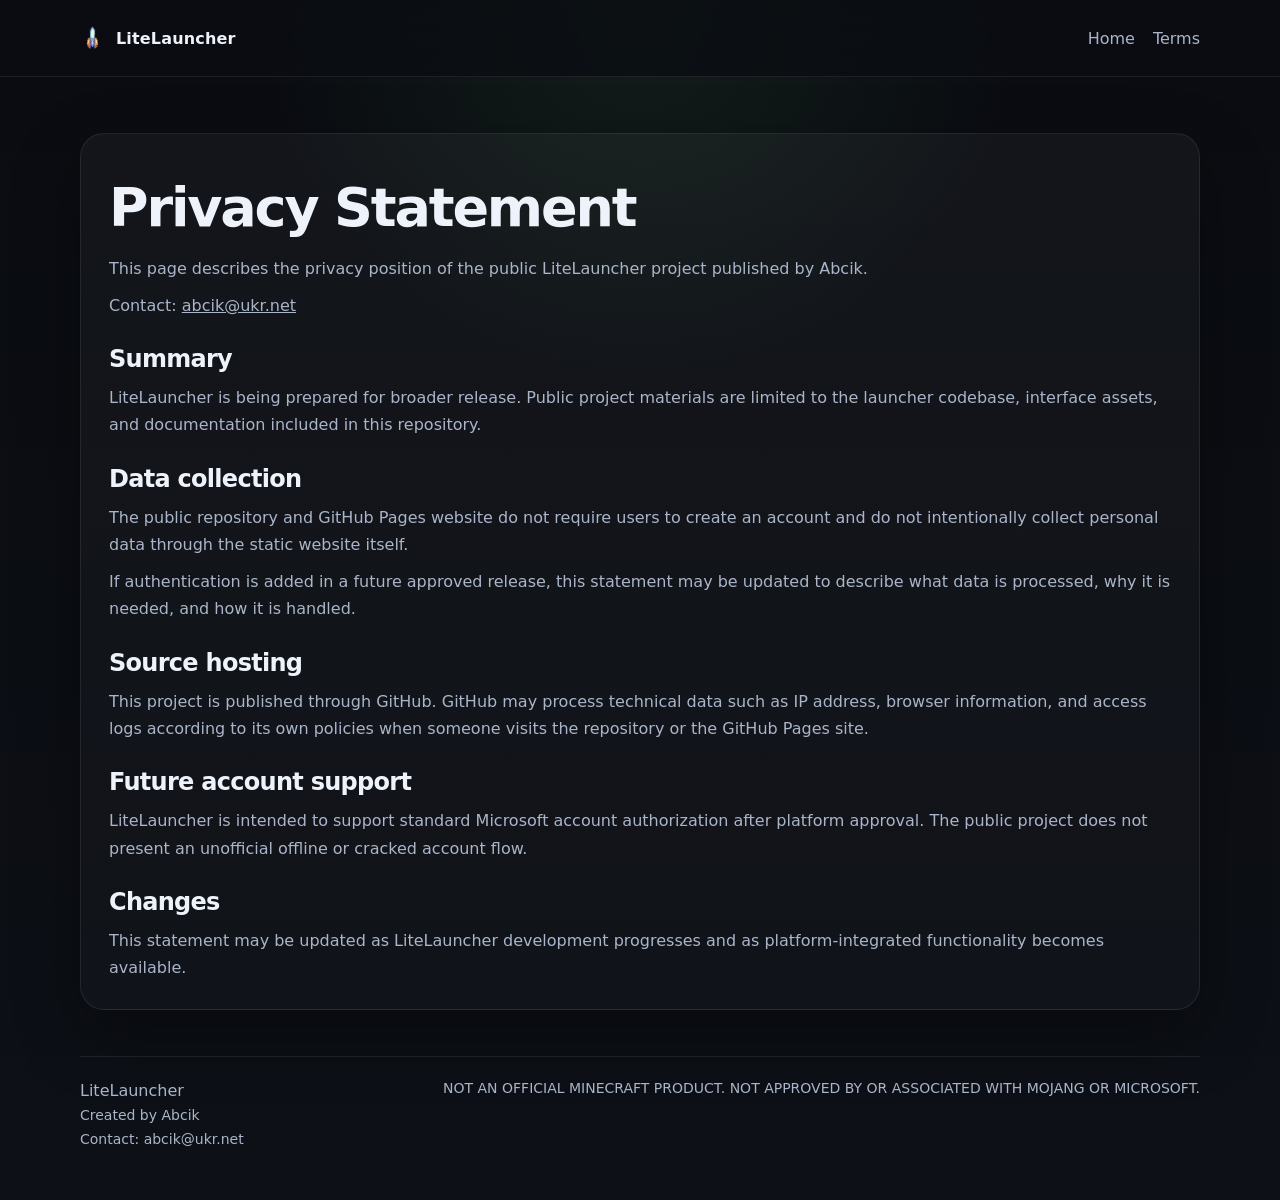
==== docs/privacy.html @ 29758050 "Add files via upload" ====
<!doctype html>
<html lang="en">
  <head>
    <meta charset="utf-8">
    <meta name="viewport" content="width=device-width, initial-scale=1">
    <title>LiteLauncher Privacy Statement</title>
    <meta name="description" content="LiteLauncher privacy statement.">
    <link rel="stylesheet" href="styles.css">
  </head>
  <body>
    <header class="site-header">
      <div class="container nav">
        <a class="brand" href="index.html">
          <img src="assets/logo.png" alt="LiteLauncher logo">
          <span>LiteLauncher</span>
        </a>
        <nav class="nav-links" aria-label="Primary">
          <a href="index.html">Home</a>
          <a href="terms.html">Terms</a>
        </nav>
      </div>
    </header>

    <main class="page-hero">
      <div class="container">
        <article class="page-card">
          <h1>Privacy Statement</h1>
          <p>This page describes the privacy position of the public LiteLauncher project published by Abcik.</p>
          <p>Contact: <a href="mailto:abcik@ukr.net">abcik@ukr.net</a></p>

          <h2>Summary</h2>
          <p>LiteLauncher is being prepared for broader release. Public project materials are limited to the launcher codebase, interface assets, and documentation included in this repository.</p>

          <h2>Data collection</h2>
          <p>The public repository and GitHub Pages website do not require users to create an account and do not intentionally collect personal data through the static website itself.</p>
          <p>If authentication is added in a future approved release, this statement may be updated to describe what data is processed, why it is needed, and how it is handled.</p>

          <h2>Source hosting</h2>
          <p>This project is published through GitHub. GitHub may process technical data such as IP address, browser information, and access logs according to its own policies when someone visits the repository or the GitHub Pages site.</p>

          <h2>Future account support</h2>
          <p>LiteLauncher is intended to support standard Microsoft account authorization after platform approval. The public project does not present an unofficial offline or cracked account flow.</p>

          <h2>Changes</h2>
          <p>This statement may be updated as LiteLauncher development progresses and as platform-integrated functionality becomes available.</p>
        </article>
      </div>
    </main>

    <footer class="footer">
      <div class="container footer-box">
        <div>
          <p>LiteLauncher</p>
          <p class="small">Created by Abcik</p>
          <p class="small">Contact: <a class="muted-link" href="mailto:abcik@ukr.net">abcik@ukr.net</a></p>
        </div>
        <div>
          <p class="small">NOT AN OFFICIAL MINECRAFT PRODUCT. NOT APPROVED BY OR ASSOCIATED WITH MOJANG OR MICROSOFT.</p>
        </div>
      </div>
    </footer>
  </body>
</html>
---- docs/styles.css ----
:root {
  --bg: #0b0d12;
  --panel: #121722;
  --panel-2: #181f2d;
  --text: #eef3fb;
  --muted: #aab5c9;
  --line: rgba(255,255,255,0.08);
  --accent: #63c26a;
  --accent-2: #7adf83;
  --shadow: 0 24px 64px rgba(0,0,0,0.34);
  --radius: 24px;
}

* { box-sizing: border-box; }
html { scroll-behavior: smooth; }
body {
  margin: 0;
  font-family: Inter, ui-sans-serif, system-ui, -apple-system, BlinkMacSystemFont, "Segoe UI", sans-serif;
  background:
    radial-gradient(circle at top, rgba(99,194,106,0.10), transparent 28%),
    linear-gradient(180deg, #0a0c11 0%, #0d1016 100%);
  color: var(--text);
}

a { color: inherit; }
img { max-width: 100%; display: block; }
code { font-family: ui-monospace, SFMono-Regular, Menlo, monospace; }

.container {
  width: min(1120px, calc(100% - 40px));
  margin: 0 auto;
}

.site-header {
  position: sticky;
  top: 0;
  z-index: 20;
  backdrop-filter: blur(18px);
  background: rgba(11, 13, 18, 0.78);
  border-bottom: 1px solid var(--line);
}

.nav {
  display: flex;
  align-items: center;
  justify-content: space-between;
  gap: 20px;
  min-height: 76px;
}

.brand {
  display: inline-flex;
  align-items: center;
  gap: 12px;
  text-decoration: none;
  font-weight: 700;
  letter-spacing: 0.01em;
}

.brand img {
  width: 24px;
  height: 24px;
}

.nav-links {
  display: flex;
  gap: 18px;
  flex-wrap: wrap;
}

.nav-links a {
  text-decoration: none;
  color: var(--muted);
}

.nav-links a:hover,
.nav-links a:focus-visible {
  color: var(--text);
}

.hero {
  padding: 72px 0 40px;
}

.hero-grid {
  display: grid;
  grid-template-columns: 1.1fr 1fr;
  gap: 42px;
  align-items: center;
}

.badge {
  display: inline-flex;
  align-items: center;
  gap: 10px;
  border: 1px solid rgba(122,223,131,0.25);
  background: rgba(99,194,106,0.10);
  color: #dff7e2;
  border-radius: 999px;
  padding: 10px 14px;
  font-size: 14px;
}

h1, h2, h3 {
  margin: 0;
  line-height: 1.05;
}

h1 {
  margin-top: 18px;
  font-size: clamp(42px, 6vw, 72px);
  letter-spacing: -0.04em;
}

h2 {
  font-size: clamp(32px, 4vw, 44px);
  letter-spacing: -0.03em;
}

.lead {
  margin: 18px 0 0;
  font-size: clamp(18px, 2.2vw, 22px);
  line-height: 1.6;
  color: var(--muted);
  max-width: 58ch;
}

.hero-actions {
  display: flex;
  gap: 14px;
  flex-wrap: wrap;
  margin-top: 28px;
}

.button {
  display: inline-flex;
  align-items: center;
  justify-content: center;
  min-height: 48px;
  padding: 0 18px;
  border-radius: 999px;
  text-decoration: none;
  font-weight: 700;
  transition: transform 160ms ease, box-shadow 160ms ease, border-color 160ms ease;
}

.button:hover,
.button:focus-visible {
  transform: translateY(-1px);
}

.button-primary {
  background: linear-gradient(180deg, var(--accent-2), var(--accent));
  color: #07130a;
  box-shadow: 0 12px 28px rgba(99,194,106,0.28);
}

.button-secondary {
  border: 1px solid var(--line);
  color: var(--text);
  background: rgba(255,255,255,0.03);
}

.hero-card,
.card,
.shot-card,
.notice,
.page-card {
  border: 1px solid var(--line);
  background: linear-gradient(180deg, rgba(255,255,255,0.04), rgba(255,255,255,0.02));
  border-radius: var(--radius);
  box-shadow: var(--shadow);
}

.hero-card {
  padding: 18px;
}

.hero-card img,
.shot-card img {
  border-radius: 18px;
}

.section {
  padding: 34px 0;
}

.section-head {
  display: flex;
  flex-direction: column;
  gap: 12px;
  margin-bottom: 22px;
}

.section-head p {
  margin: 0;
  max-width: 70ch;
  color: var(--muted);
  line-height: 1.7;
}

.grid-3 {
  display: grid;
  grid-template-columns: repeat(3, minmax(0, 1fr));
  gap: 18px;
}

.grid-2 {
  display: grid;
  grid-template-columns: repeat(2, minmax(0, 1fr));
  gap: 18px;
}

.card {
  padding: 22px;
}

.card h3 {
  font-size: 22px;
  margin-bottom: 10px;
}

.card p,
.page-card p,
.page-card li,
.notice p,
.footer p {
  margin: 0;
  color: var(--muted);
  line-height: 1.7;
}

.card p + p,
.page-card p + p,
.notice p + p { margin-top: 10px; }

.list {
  margin: 14px 0 0;
  padding-left: 18px;
  color: var(--muted);
  line-height: 1.8;
}

.shot-card {
  overflow: hidden;
}

.shot-card figcaption {
  padding: 14px 16px 18px;
  color: var(--muted);
}

.notice {
  padding: 22px;
}

.notice strong { color: var(--text); }

.footer {
  padding: 26px 0 48px;
}

.footer-box {
  display: flex;
  justify-content: space-between;
  gap: 18px;
  flex-wrap: wrap;
  border-top: 1px solid var(--line);
  padding-top: 20px;
}

.muted-link {
  color: var(--muted);
  text-decoration: none;
}

.muted-link:hover,
.muted-link:focus-visible { color: var(--text); }

.small {
  font-size: 14px;
}

.page-hero {
  padding: 56px 0 20px;
}

.page-card {
  padding: 28px;
}

.page-card h1 {
  font-size: clamp(34px, 5vw, 54px);
  margin-bottom: 18px;
}

.page-card h2 {
  font-size: 24px;
  margin: 28px 0 12px;
}

.page-card ul {
  margin: 12px 0 0;
  padding-left: 20px;
}

@media (max-width: 920px) {
  .hero-grid,
  .grid-3,
  .grid-2 {
    grid-template-columns: 1fr;
  }

  .nav {
    align-items: flex-start;
    padding: 16px 0;
  }

  .nav-links {
    justify-content: flex-start;
  }
}

@media (max-width: 640px) {
  .container {
    width: min(1120px, calc(100% - 24px));
  }

  .hero {
    padding-top: 42px;
  }

  .badge {
    font-size: 13px;
  }
}
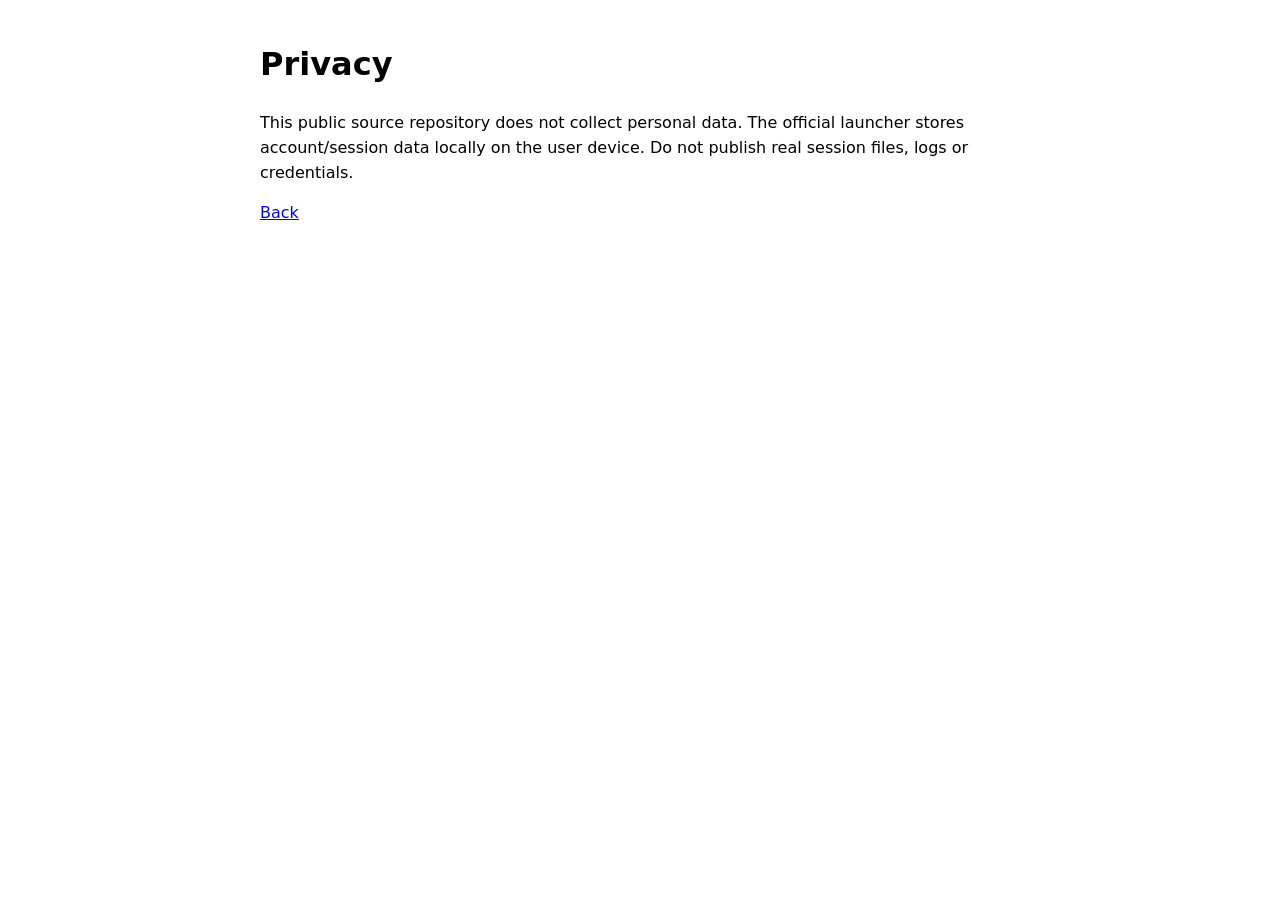
==== commit dcf26e05: "Add files via upload" ====
--- a/docs/privacy.html
+++ b/docs/privacy.html
@@ -1,63 +1 @@
-<!doctype html>
-<html lang="en">
-  <head>
-    <meta charset="utf-8">
-    <meta name="viewport" content="width=device-width, initial-scale=1">
-    <title>LiteLauncher Privacy Statement</title>
-    <meta name="description" content="LiteLauncher privacy statement.">
-    <link rel="stylesheet" href="styles.css">
-  </head>
-  <body>
-    <header class="site-header">
-      <div class="container nav">
-        <a class="brand" href="index.html">
-          <img src="assets/logo.png" alt="LiteLauncher logo">
-          <span>LiteLauncher</span>
-        </a>
-        <nav class="nav-links" aria-label="Primary">
-          <a href="index.html">Home</a>
-          <a href="terms.html">Terms</a>
-        </nav>
-      </div>
-    </header>
-
-    <main class="page-hero">
-      <div class="container">
-        <article class="page-card">
-          <h1>Privacy Statement</h1>
-          <p>This page describes the privacy position of the public LiteLauncher project published by Abcik.</p>
-          <p>Contact: <a href="mailto:abcik@ukr.net">abcik@ukr.net</a></p>
-
-          <h2>Summary</h2>
-          <p>LiteLauncher is being prepared for broader release. Public project materials are limited to the launcher codebase, interface assets, and documentation included in this repository.</p>
-
-          <h2>Data collection</h2>
-          <p>The public repository and GitHub Pages website do not require users to create an account and do not intentionally collect personal data through the static website itself.</p>
-          <p>If authentication is added in a future approved release, this statement may be updated to describe what data is processed, why it is needed, and how it is handled.</p>
-
-          <h2>Source hosting</h2>
-          <p>This project is published through GitHub. GitHub may process technical data such as IP address, browser information, and access logs according to its own policies when someone visits the repository or the GitHub Pages site.</p>
-
-          <h2>Future account support</h2>
-          <p>LiteLauncher is intended to support standard Microsoft account authorization after platform approval. The public project does not present an unofficial offline or cracked account flow.</p>
-
-          <h2>Changes</h2>
-          <p>This statement may be updated as LiteLauncher development progresses and as platform-integrated functionality becomes available.</p>
-        </article>
-      </div>
-    </main>
-
-    <footer class="footer">
-      <div class="container footer-box">
-        <div>
-          <p>LiteLauncher</p>
-          <p class="small">Created by Abcik</p>
-          <p class="small">Contact: <a class="muted-link" href="mailto:abcik@ukr.net">abcik@ukr.net</a></p>
-        </div>
-        <div>
-          <p class="small">NOT AN OFFICIAL MINECRAFT PRODUCT. NOT APPROVED BY OR ASSOCIATED WITH MOJANG OR MICROSOFT.</p>
-        </div>
-      </div>
-    </footer>
-  </body>
-</html>
+<!doctype html><html lang="en"><head><meta charset="utf-8"><meta name="viewport" content="width=device-width,initial-scale=1"><title>LiteLauncher Privacy</title><style>body{font-family:system-ui,sans-serif;max-width:760px;margin:40px auto;padding:0 20px;line-height:1.55}</style></head><body><h1>Privacy</h1><p>This public source repository does not collect personal data. The official launcher stores account/session data locally on the user device. Do not publish real session files, logs or credentials.</p><p><a href="./">Back</a></p></body></html>
